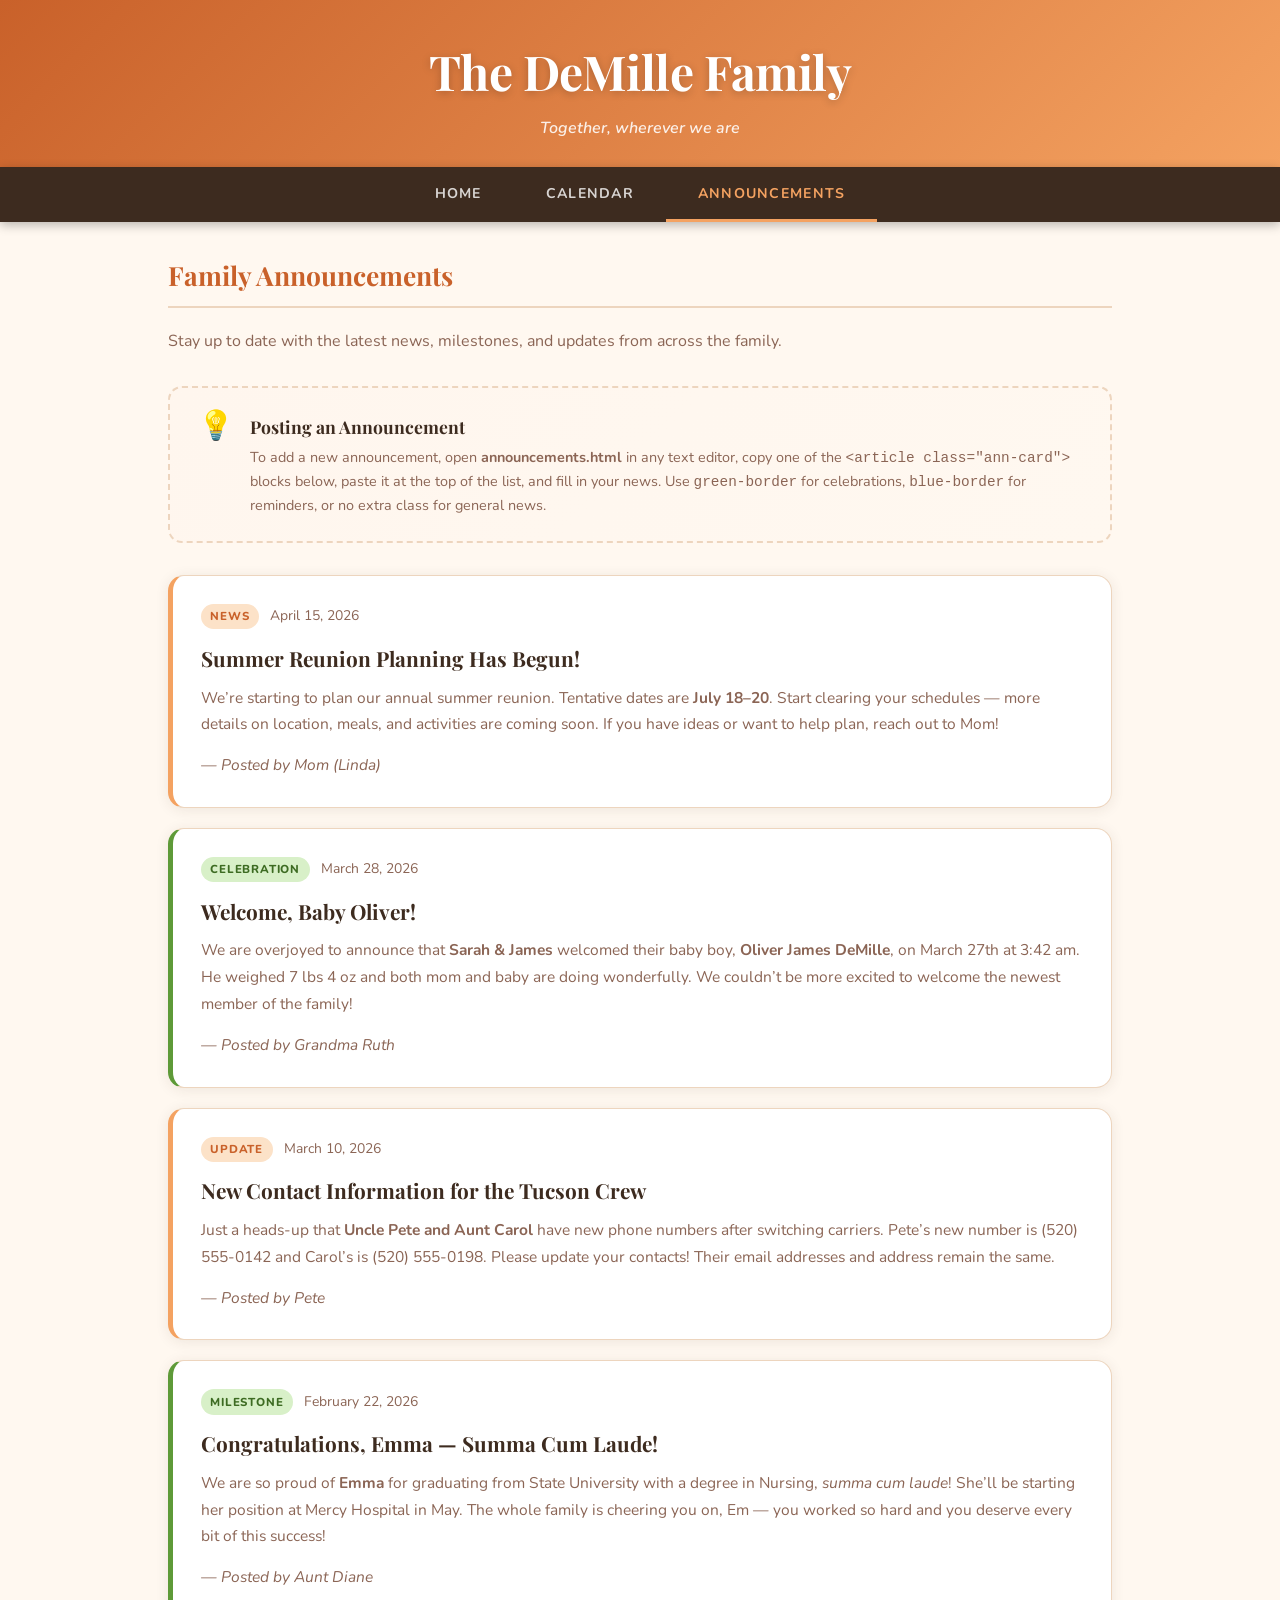
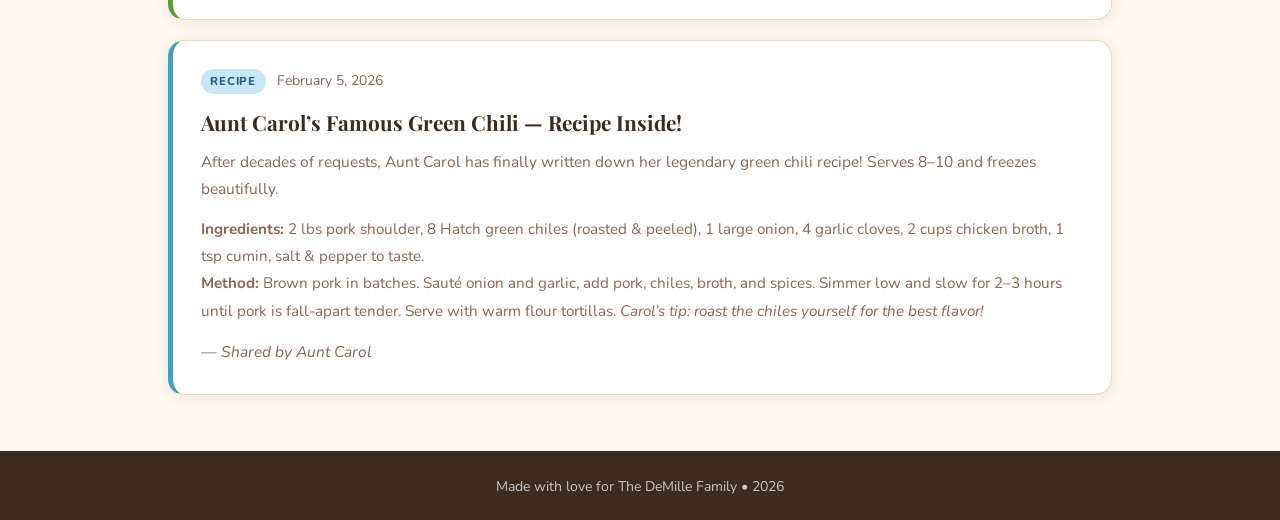
==== announcements.html @ a716681f "Initial commit" ====
<!DOCTYPE html>
<html lang="en">
<head>
  <meta charset="UTF-8">
  <meta name="viewport" content="width=device-width, initial-scale=1.0">
  <title>Announcements &mdash; The DeMille Family</title>
  <link rel="preconnect" href="https://fonts.googleapis.com">
  <link rel="preconnect" href="https://fonts.gstatic.com" crossorigin>
  <link href="https://fonts.googleapis.com/css2?family=Playfair+Display:ital,wght@0,400;0,700;1,400&family=Nunito:wght@400;600;700;800&display=swap" rel="stylesheet">
  <link rel="stylesheet" href="styles.css">
</head>
<body>

  <header>
    <h1>The DeMille Family</h1>
    <p class="tagline">Together, wherever we are</p>
  </header>

  <nav>
    <a href="index.html">Home</a>
    <a href="calendar.html">Calendar</a>
    <a href="announcements.html" class="active">Announcements</a>
  </nav>

  <main>

    <h2 class="section-title">Family Announcements</h2>
    <p class="ann-intro">Stay up to date with the latest news, milestones, and updates from across the family.</p>

    <!-- How to post tip -->
    <div class="tip-box">
      <div class="tip-box-icon" aria-hidden="true">&#128161;</div>
      <div>
        <h3>Posting an Announcement</h3>
        <p>
          To add a new announcement, open <strong>announcements.html</strong> in any text editor,
          copy one of the <code>&lt;article class="ann-card"&gt;</code> blocks below, paste it
          at the top of the list, and fill in your news. Use <code>green-border</code> for
          celebrations, <code>blue-border</code> for reminders, or no extra class for
          general news.
        </p>
      </div>
    </div>

    <!-- Announcement cards – newest first -->
    <div class="ann-cards">

      <!-- 1 -->
      <article class="ann-card">
        <div class="ann-meta">
          <span class="ann-tag">News</span>
          <span class="ann-date">April 15, 2026</span>
        </div>
        <h3>Summer Reunion Planning Has Begun!</h3>
        <p>
          We&rsquo;re starting to plan our annual summer reunion. Tentative dates are
          <strong>July 18&ndash;20</strong>. Start clearing your schedules &mdash; more
          details on location, meals, and activities are coming soon. If you have ideas
          or want to help plan, reach out to Mom!
        </p>
        <p class="ann-author">&mdash; Posted by Mom (Linda)</p>
      </article>

      <!-- 2 -->
      <article class="ann-card green-border">
        <div class="ann-meta">
          <span class="ann-tag green">Celebration</span>
          <span class="ann-date">March 28, 2026</span>
        </div>
        <h3>Welcome, Baby Oliver!</h3>
        <p>
          We are overjoyed to announce that <strong>Sarah &amp; James</strong> welcomed
          their baby boy, <strong>Oliver James DeMille</strong>, on March 27th at 3:42 am.
          He weighed 7 lbs 4 oz and both mom and baby are doing wonderfully. We couldn&rsquo;t
          be more excited to welcome the newest member of the family!
        </p>
        <p class="ann-author">&mdash; Posted by Grandma Ruth</p>
      </article>

      <!-- 3 -->
      <article class="ann-card">
        <div class="ann-meta">
          <span class="ann-tag">Update</span>
          <span class="ann-date">March 10, 2026</span>
        </div>
        <h3>New Contact Information for the Tucson Crew</h3>
        <p>
          Just a heads-up that <strong>Uncle Pete and Aunt Carol</strong> have new phone
          numbers after switching carriers. Pete&rsquo;s new number is (520) 555-0142
          and Carol&rsquo;s is (520) 555-0198. Please update your contacts! Their email
          addresses and address remain the same.
        </p>
        <p class="ann-author">&mdash; Posted by Pete</p>
      </article>

      <!-- 4 -->
      <article class="ann-card green-border">
        <div class="ann-meta">
          <span class="ann-tag green">Milestone</span>
          <span class="ann-date">February 22, 2026</span>
        </div>
        <h3>Congratulations, Emma &mdash; Summa Cum Laude!</h3>
        <p>
          We are so proud of <strong>Emma</strong> for graduating from State University
          with a degree in Nursing, <em>summa cum laude</em>! She&rsquo;ll be starting
          her position at Mercy Hospital in May. The whole family is cheering you on,
          Em &mdash; you worked so hard and you deserve every bit of this success!
        </p>
        <p class="ann-author">&mdash; Posted by Aunt Diane</p>
      </article>

      <!-- 5 -->
      <article class="ann-card blue-border">
        <div class="ann-meta">
          <span class="ann-tag blue">Recipe</span>
          <span class="ann-date">February 5, 2026</span>
        </div>
        <h3>Aunt Carol&rsquo;s Famous Green Chili &mdash; Recipe Inside!</h3>
        <p>
          After decades of requests, Aunt Carol has finally written down her legendary
          green chili recipe! Serves 8&ndash;10 and freezes beautifully.
        </p>
        <p style="margin-top:0.8rem; color:var(--brown-light); font-size:0.95rem; line-height:1.8;">
          <strong>Ingredients:</strong> 2 lbs pork shoulder, 8 Hatch green chiles (roasted &amp; peeled),
          1 large onion, 4 garlic cloves, 2 cups chicken broth, 1 tsp cumin,
          salt &amp; pepper to taste.<br>
          <strong>Method:</strong> Brown pork in batches. Saut&eacute; onion and garlic,
          add pork, chiles, broth, and spices. Simmer low and slow for 2&ndash;3 hours
          until pork is fall-apart tender. Serve with warm flour tortillas.
          <em>Carol&rsquo;s tip: roast the chiles yourself for the best flavor!</em>
        </p>
        <p class="ann-author">&mdash; Shared by Aunt Carol</p>
      </article>

    </div>

  </main>

  <footer>
    <p>Made with love for The DeMille Family &bull; 2026</p>
  </footer>

</body>
</html>
---- styles.css ----
@import url('https://fonts.googleapis.com/css2?family=Playfair+Display:ital,wght@0,400;0,700;1,400&family=Nunito:wght@400;600;700;800&display=swap');

*, *::before, *::after {
  box-sizing: border-box;
  margin: 0;
  padding: 0;
}

:root {
  --cream:        #FFF8F0;
  --cream-dark:   #F7EEE4;
  --orange:       #C9612A;
  --orange-mid:   #D97540;
  --orange-light: #F4A261;
  --peach:        #FCE2C8;
  --green:        #3D6B22;
  --green-light:  #5E9A38;
  --blue:         #2A5F80;
  --blue-light:   #4A9DC0;
  --brown:        #3D2B1F;
  --brown-mid:    #5A3B2A;
  --brown-light:  #8B6555;
  --white:        #FFFFFF;
  --border:       #EDD5BE;
  --shadow:       rgba(61, 43, 31, 0.09);
}

html { font-size: 16px; scroll-behavior: smooth; }

body {
  font-family: 'Nunito', sans-serif;
  background-color: var(--cream);
  color: var(--brown);
  line-height: 1.65;
  min-height: 100vh;
  display: flex;
  flex-direction: column;
}

/* ── HEADER ─────────────────────────────────────────── */
header {
  background: linear-gradient(135deg, var(--orange) 0%, var(--orange-light) 100%);
  padding: 2rem 1.25rem 1.6rem;
  text-align: center;
}

header h1 {
  font-family: 'Playfair Display', serif;
  font-size: clamp(1.9rem, 6vw, 3rem);
  color: #fff;
  text-shadow: 0 2px 8px rgba(0,0,0,0.22);
  letter-spacing: -0.01em;
  margin-bottom: 0.25rem;
}

.tagline {
  color: rgba(255,255,255,0.88);
  font-size: 1rem;
  font-style: italic;
  font-weight: 600;
}

/* ── NAV ─────────────────────────────────────────────── */
nav {
  background: var(--brown);
  display: flex;
  justify-content: center;
  flex-wrap: wrap;
  position: sticky;
  top: 0;
  z-index: 200;
  box-shadow: 0 3px 10px rgba(0,0,0,0.28);
}

nav a {
  color: rgba(255,255,255,0.8);
  text-decoration: none;
  padding: 0.9rem 2rem;
  font-weight: 700;
  font-size: 0.88rem;
  letter-spacing: 0.09em;
  text-transform: uppercase;
  border-bottom: 3px solid transparent;
  transition: background 0.18s, color 0.18s, border-color 0.18s;
}

nav a:hover      { background: rgba(255,255,255,0.08); color: #fff; }
nav a.active     { color: var(--orange-light); border-bottom-color: var(--orange-light); }

/* ── LAYOUT ──────────────────────────────────────────── */
main {
  max-width: 980px;
  margin: 0 auto;
  padding: 2rem 1.1rem 3.5rem;
  flex: 1;
  width: 100%;
}

main section { margin-bottom: 2.5rem; }

/* ── FOOTER ──────────────────────────────────────────── */
footer {
  background: var(--brown);
  color: rgba(255,255,255,0.72);
  text-align: center;
  padding: 1.5rem 1rem;
  font-size: 0.88rem;
}

/* ── SHARED COMPONENTS ───────────────────────────────── */
.section-title {
  font-family: 'Playfair Display', serif;
  font-size: 1.65rem;
  color: var(--orange);
  margin-bottom: 1.25rem;
  padding-bottom: 0.5rem;
  border-bottom: 2px solid var(--border);
}

.card {
  background: var(--white);
  border-radius: 16px;
  padding: 1.75rem;
  box-shadow: 0 2px 18px var(--shadow);
  border: 1px solid var(--border);
}

.btn-link {
  display: inline-block;
  margin-top: 1rem;
  color: var(--orange);
  font-weight: 700;
  font-size: 0.95rem;
  text-decoration: none;
  transition: color 0.18s;
}
.btn-link:hover { color: var(--orange-mid); text-decoration: underline; }

.ann-meta {
  display: flex;
  align-items: center;
  gap: 0.7rem;
  margin-bottom: 0.7rem;
  flex-wrap: wrap;
}

.ann-tag {
  background: var(--peach);
  color: var(--orange);
  font-size: 0.72rem;
  font-weight: 800;
  text-transform: uppercase;
  letter-spacing: 0.07em;
  padding: 0.2rem 0.6rem;
  border-radius: 20px;
}
.ann-tag.green  { background: #D8F0C8; color: var(--green); }
.ann-tag.blue   { background: #C8E8F8; color: var(--blue);  }

.ann-date {
  color: var(--brown-light);
  font-size: 0.87rem;
}

/* ── HOME PAGE ───────────────────────────────────────── */
.welcome-section { margin-bottom: 2rem; }

.welcome-card {
  text-align: center;
  padding: 2.5rem 2rem;
  background: linear-gradient(135deg, #fff 0%, #fff6ee 100%);
}

.welcome-emblem {
  width: 80px;
  height: 80px;
  background: linear-gradient(135deg, var(--orange-light), var(--orange));
  border-radius: 50%;
  display: flex;
  align-items: center;
  justify-content: center;
  margin: 0 auto 1.25rem;
  font-size: 2.2rem;
  box-shadow: 0 4px 16px rgba(201, 97, 42, 0.3);
}

.welcome-card h2 {
  font-family: 'Playfair Display', serif;
  font-size: 2rem;
  color: var(--brown);
  margin-bottom: 0.9rem;
}

.welcome-card p {
  color: var(--brown-light);
  font-size: 1.04rem;
  max-width: 580px;
  margin: 0 auto;
  line-height: 1.75;
}

.quick-links {
  display: grid;
  grid-template-columns: 1fr 1fr;
  gap: 1rem;
  margin-bottom: 2.5rem;
}

.quick-link-card {
  background: var(--white);
  border-radius: 16px;
  padding: 1.75rem 1.25rem;
  text-decoration: none;
  color: var(--brown);
  border: 1px solid var(--border);
  box-shadow: 0 2px 14px var(--shadow);
  display: flex;
  flex-direction: column;
  align-items: center;
  text-align: center;
  gap: 0.45rem;
  transition: transform 0.2s, box-shadow 0.2s, border-color 0.2s;
}
.quick-link-card:hover {
  transform: translateY(-4px);
  box-shadow: 0 8px 28px var(--shadow);
  border-color: var(--orange-light);
}
.ql-icon  { font-size: 2.5rem; line-height: 1; }
.quick-link-card h3 {
  font-family: 'Playfair Display', serif;
  font-size: 1.15rem;
  color: var(--orange);
}
.quick-link-card p {
  font-size: 0.88rem;
  color: var(--brown-light);
}

.announcement-preview h3 {
  font-family: 'Playfair Display', serif;
  font-size: 1.3rem;
  color: var(--brown);
  margin-bottom: 0.5rem;
}
.announcement-preview p { color: var(--brown-light); }

.read-more {
  display: inline-block;
  margin-top: 0.8rem;
  color: var(--orange);
  font-weight: 700;
  text-decoration: none;
}
.read-more:hover { text-decoration: underline; }

.events-list { display: flex; flex-direction: column; gap: 0.75rem; }

.event-item {
  background: var(--white);
  border-radius: 12px;
  padding: 1rem 1.25rem;
  display: flex;
  align-items: center;
  gap: 1.1rem;
  border: 1px solid var(--border);
  box-shadow: 0 1px 8px var(--shadow);
}

.event-date {
  background: var(--orange);
  color: #fff;
  border-radius: 10px;
  padding: 0.45rem 0.7rem;
  text-align: center;
  min-width: 54px;
  flex-shrink: 0;
}
.event-day   { display: block; font-size: 1.45rem; font-weight: 800; line-height: 1; }
.event-month { display: block; font-size: 0.62rem; font-weight: 700; letter-spacing: 0.09em; opacity: 0.87; }

.event-info { display: flex; flex-direction: column; gap: 0.2rem; }
.event-info strong { font-size: 0.98rem; color: var(--brown); }
.event-info span   { font-size: 0.87rem; color: var(--brown-light); }

/* ── CALENDAR PAGE ───────────────────────────────────── */
.cal-page-title {
  font-family: 'Playfair Display', serif;
  font-size: 1.85rem;
  color: var(--brown);
  margin-bottom: 1.5rem;
  text-align: center;
}

.cal-month-label {
  display: inline-block;
  background: var(--orange);
  color: #fff;
  font-size: 0.75rem;
  font-weight: 800;
  text-transform: uppercase;
  letter-spacing: 0.1em;
  padding: 0.25rem 0.8rem;
  border-radius: 20px;
  margin-bottom: 0.75rem;
}

.calendar-table {
  width: 100%;
  border-collapse: collapse;
  background: var(--white);
  border-radius: 16px;
  overflow: hidden;
  box-shadow: 0 2px 18px var(--shadow);
  border: 1px solid var(--border);
  table-layout: fixed;
}

.calendar-table thead th {
  background: var(--brown);
  color: rgba(255,255,255,0.88);
  padding: 0.7rem 0.4rem;
  text-align: center;
  font-size: 0.8rem;
  font-weight: 700;
  letter-spacing: 0.06em;
  text-transform: uppercase;
}

.calendar-table tbody td {
  padding: 0.45rem 0.4rem;
  vertical-align: top;
  border: 1px solid var(--border);
  height: 90px;
}

.cal-day-empty { background: var(--cream-dark); }
.today-cell    { background: #FFF3E8; }

.cal-num {
  font-weight: 700;
  font-size: 0.92rem;
  color: var(--brown-mid);
  display: block;
  margin-bottom: 0.3rem;
}

.cal-num.today-num {
  background: var(--orange);
  color: #fff;
  border-radius: 50%;
  width: 26px;
  height: 26px;
  display: inline-flex;
  align-items: center;
  justify-content: center;
  font-size: 0.85rem;
}

.cal-event {
  display: block;
  font-size: 0.7rem;
  font-weight: 700;
  line-height: 1.3;
  padding: 0.15rem 0.35rem;
  border-radius: 4px;
  margin-bottom: 0.2rem;
  border-left: 3px solid;
  overflow: hidden;
  white-space: nowrap;
  text-overflow: ellipsis;
}
.cal-event.orange { background: var(--peach);   color: var(--orange); border-color: var(--orange-light); }
.cal-event.green  { background: #D8F0C8; color: var(--green);  border-color: var(--green-light); }
.cal-event.blue   { background: #C8E8F8; color: var(--blue);   border-color: var(--blue-light);  }

/* Day-name long vs short */
.day-short { display: none; }

.cal-legend {
  display: flex;
  gap: 1.25rem;
  margin-top: 1rem;
  flex-wrap: wrap;
}
.legend-item { display: flex; align-items: center; gap: 0.4rem; font-size: 0.85rem; color: var(--brown-light); }
.legend-swatch {
  width: 14px; height: 14px; border-radius: 3px; border-left: 3px solid;
}
.legend-swatch.orange { background: var(--peach);   border-color: var(--orange-light); }
.legend-swatch.green  { background: #D8F0C8; border-color: var(--green-light); }
.legend-swatch.blue   { background: #C8E8F8; border-color: var(--blue-light);  }

/* ── ANNOUNCEMENTS PAGE ──────────────────────────────── */
.ann-intro {
  color: var(--brown-light);
  margin-bottom: 2rem;
  font-size: 1rem;
}

.ann-cards { display: flex; flex-direction: column; gap: 1.25rem; }

.ann-card {
  background: var(--white);
  border-radius: 16px;
  padding: 1.75rem;
  border: 1px solid var(--border);
  box-shadow: 0 2px 14px var(--shadow);
  border-left: 5px solid var(--orange-light);
}
.ann-card.green-border { border-left-color: var(--green-light); }
.ann-card.blue-border  { border-left-color: var(--blue-light);  }

.ann-card h3 {
  font-family: 'Playfair Display', serif;
  font-size: 1.3rem;
  color: var(--brown);
  margin-bottom: 0.6rem;
}
.ann-card p { color: var(--brown-light); line-height: 1.72; font-size: 0.97rem; }

.ann-author {
  margin-top: 0.9rem;
  font-size: 0.85rem;
  color: var(--brown-light);
  font-style: italic;
}

.tip-box {
  background: linear-gradient(135deg, #fff6ee, var(--cream));
  border: 2px dashed var(--border);
  border-radius: 14px;
  padding: 1.5rem 1.75rem;
  margin-bottom: 2rem;
  display: flex;
  align-items: flex-start;
  gap: 1rem;
}
.tip-box-icon { font-size: 1.8rem; flex-shrink: 0; line-height: 1; }
.tip-box h3   { font-family: 'Playfair Display', serif; color: var(--brown); margin-bottom: 0.3rem; font-size: 1.1rem; }
.tip-box p    { color: var(--brown-light); font-size: 0.9rem; line-height: 1.6; }

/* ── RESPONSIVE ──────────────────────────────────────── */
@media (max-width: 640px) {
  nav a { padding: 0.8rem 1.1rem; font-size: 0.8rem; }

  .quick-links { grid-template-columns: 1fr; }

  .welcome-card { padding: 1.75rem 1.25rem; }
  .welcome-card h2 { font-size: 1.6rem; }

  .section-title { font-size: 1.4rem; }

  /* Calendar mobile */
  .day-long  { display: none; }
  .day-short { display: inline; }

  .calendar-table tbody td { height: 70px; padding: 0.3rem 0.25rem; }
  .cal-num { font-size: 0.8rem; }
  .cal-event { font-size: 0.63rem; padding: 0.1rem 0.25rem; }
}

@media (max-width: 400px) {
  .cal-event { display: none; }
  .calendar-table tbody td { height: 52px; }
}
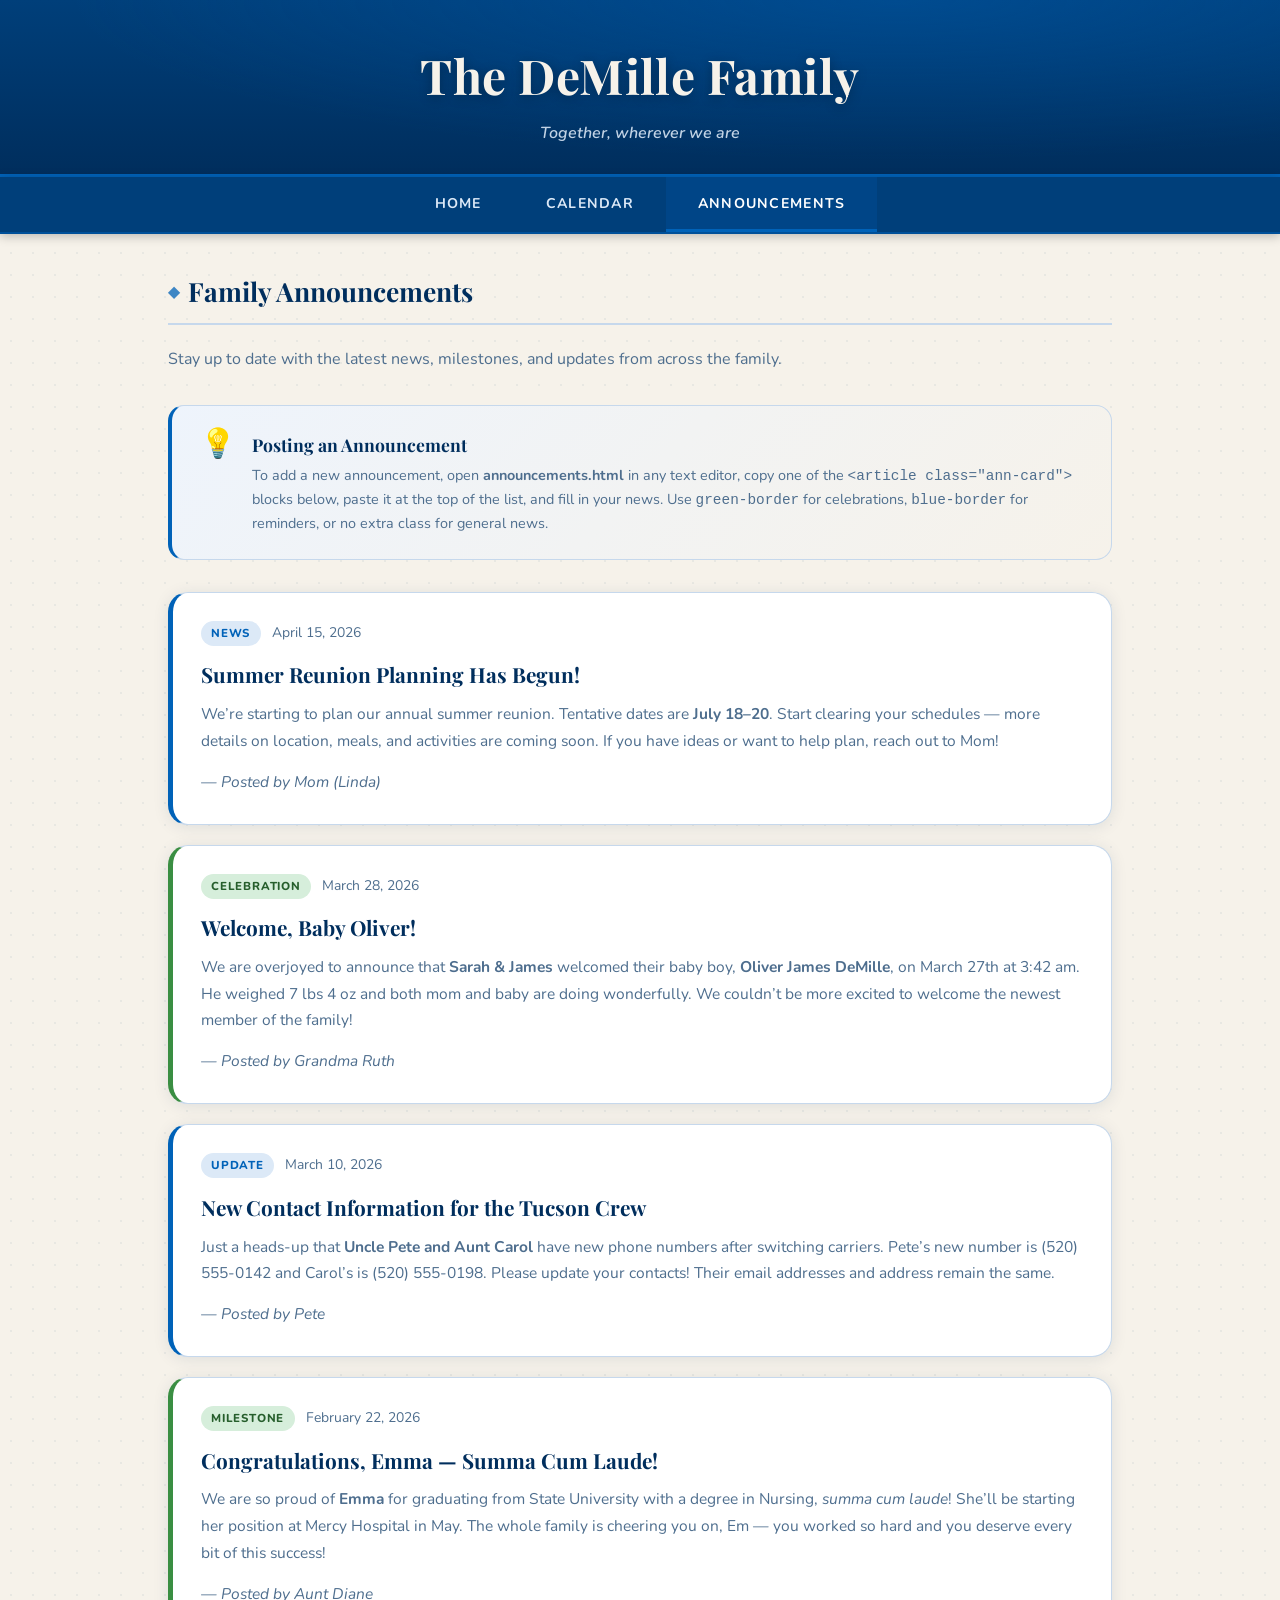
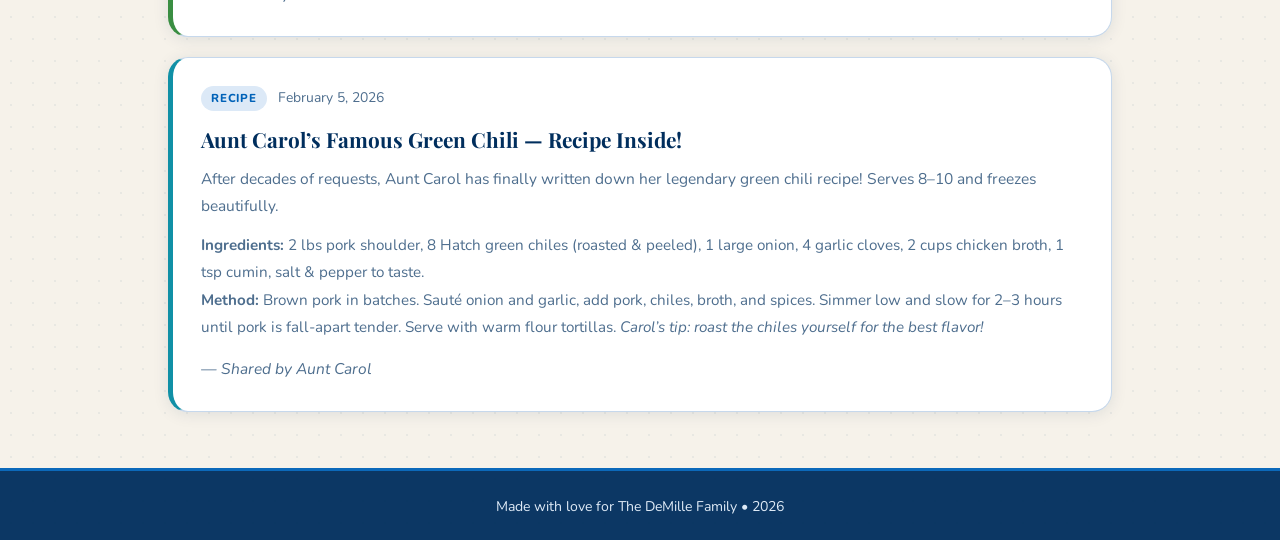
==== commit f845be58: "Initial DeMille Family Site" ====
--- a/announcements.html
+++ b/announcements.html
@@ -120,7 +120,7 @@
           After decades of requests, Aunt Carol has finally written down her legendary
           green chili recipe! Serves 8&ndash;10 and freezes beautifully.
         </p>
-        <p style="margin-top:0.8rem; color:var(--brown-light); font-size:0.95rem; line-height:1.8;">
+        <p style="margin-top:0.8rem; color:var(--text-muted); font-size:0.95rem; line-height:1.8;">
           <strong>Ingredients:</strong> 2 lbs pork shoulder, 8 Hatch green chiles (roasted &amp; peeled),
           1 large onion, 4 garlic cloves, 2 cups chicken broth, 1 tsp cumin,
           salt &amp; pepper to taste.<br>
--- a/styles.css
+++ b/styles.css
@@ -7,30 +7,50 @@
 }
 
 :root {
-  --cream:        #FFF8F0;
-  --cream-dark:   #F7EEE4;
-  --orange:       #C9612A;
-  --orange-mid:   #D97540;
-  --orange-light: #F4A261;
-  --peach:        #FCE2C8;
-  --green:        #3D6B22;
-  --green-light:  #5E9A38;
-  --blue:         #2A5F80;
-  --blue-light:   #4A9DC0;
-  --brown:        #3D2B1F;
-  --brown-mid:    #5A3B2A;
-  --brown-light:  #8B6555;
-  --white:        #FFFFFF;
-  --border:       #EDD5BE;
-  --shadow:       rgba(61, 43, 31, 0.09);
+  /* ── Surfaces ── */
+  --cream:         #F6F2EA;
+  --cream-dark:    #EDE6D8;
+  --white:         #FFFFFF;
+
+  /* ── BYU Blues ── */
+  --navy:          #002E5D;
+  --navy-mid:      #003F7A;
+  --royal:         #0062B8;
+  --royal-hover:   #0074D9;
+  --blue-tint:     #DCE9F7;
+  --blue-border:   #AECCE8;
+
+  /* ── Text ── */
+  --text-dark:     #001E3C;
+  --text-body:     #1E3A58;
+  --text-muted:    #4E6E8E;
+
+  /* ── Borders & shadow ── */
+  --border:        #C6D8EC;
+  --shadow:        rgba(0, 46, 93, 0.10);
+  --shadow-lg:     rgba(0, 46, 93, 0.16);
+
+  /* ── Calendar event categories ── */
+  --green:         #265E2C;
+  --green-light:   #3A8E42;
+  --green-tint:    #D6EEDB;
+  --teal:          #0A6B7C;
+  --teal-light:    #1090A6;
+  --teal-tint:     #D0EEF4;
+
+  /* ── Black accent (sparingly) ── */
+  --accent:        #0A1628;
 }
 
 html { font-size: 16px; scroll-behavior: smooth; }
 
+/* Subtle dot-grid linen texture for cottage feel */
 body {
   font-family: 'Nunito', sans-serif;
   background-color: var(--cream);
-  color: var(--brown);
+  background-image: radial-gradient(circle, rgba(0,46,93,0.055) 1px, transparent 1px);
+  background-size: 22px 22px;
+  color: var(--text-body);
   line-height: 1.65;
   min-height: 100vh;
   display: flex;
@@ -39,41 +59,47 @@
 
 /* ── HEADER ─────────────────────────────────────────── */
 header {
-  background: linear-gradient(135deg, var(--orange) 0%, var(--orange-light) 100%);
-  padding: 2rem 1.25rem 1.6rem;
-  text-align: center;
+  background-color: var(--navy);
+  background-image:
+    radial-gradient(ellipse at 70% 0%, rgba(0,98,184,0.35) 0%, transparent 65%),
+    linear-gradient(180deg, var(--navy-mid) 0%, var(--navy) 100%);
+  padding: 2.25rem 1.25rem 1.75rem;
+  text-align: center;
+  border-bottom: 3px solid var(--royal);
 }
 
 header h1 {
   font-family: 'Playfair Display', serif;
   font-size: clamp(1.9rem, 6vw, 3rem);
-  color: #fff;
-  text-shadow: 0 2px 8px rgba(0,0,0,0.22);
-  letter-spacing: -0.01em;
-  margin-bottom: 0.25rem;
+  color: var(--cream);
+  letter-spacing: 0.01em;
+  text-shadow: 0 2px 12px rgba(0,0,0,0.30);
+  margin-bottom: 0.3rem;
 }
 
 .tagline {
-  color: rgba(255,255,255,0.88);
+  color: var(--blue-tint);
   font-size: 1rem;
   font-style: italic;
   font-weight: 600;
+  opacity: 0.88;
 }
 
 /* ── NAV ─────────────────────────────────────────────── */
 nav {
-  background: var(--brown);
+  background: var(--navy-mid);
   display: flex;
   justify-content: center;
   flex-wrap: wrap;
   position: sticky;
   top: 0;
   z-index: 200;
-  box-shadow: 0 3px 10px rgba(0,0,0,0.28);
+  box-shadow: 0 2px 10px rgba(0,0,0,0.25);
+  border-bottom: 2px solid rgba(0,98,184,0.5);
 }
 
 nav a {
-  color: rgba(255,255,255,0.8);
+  color: var(--blue-tint);
   text-decoration: none;
   padding: 0.9rem 2rem;
   font-weight: 700;
@@ -83,15 +109,14 @@
   border-bottom: 3px solid transparent;
   transition: background 0.18s, color 0.18s, border-color 0.18s;
 }
-
-nav a:hover      { background: rgba(255,255,255,0.08); color: #fff; }
-nav a.active     { color: var(--orange-light); border-bottom-color: var(--orange-light); }
+nav a:hover      { background: rgba(0,98,184,0.25); color: #fff; }
+nav a.active     { color: #fff; border-bottom-color: var(--royal); background: rgba(0,98,184,0.20); }
 
 /* ── LAYOUT ──────────────────────────────────────────── */
 main {
   max-width: 980px;
   margin: 0 auto;
-  padding: 2rem 1.1rem 3.5rem;
+  padding: 2.25rem 1.1rem 3.5rem;
   flex: 1;
   width: 100%;
 }
@@ -100,42 +125,58 @@
 
 /* ── FOOTER ──────────────────────────────────────────── */
 footer {
-  background: var(--brown);
-  color: rgba(255,255,255,0.72);
+  background: var(--navy);
+  border-top: 3px solid var(--royal);
+  color: var(--blue-tint);
   text-align: center;
   padding: 1.5rem 1rem;
   font-size: 0.88rem;
+  opacity: 0.95;
 }
 
 /* ── SHARED COMPONENTS ───────────────────────────────── */
+
 .section-title {
   font-family: 'Playfair Display', serif;
   font-size: 1.65rem;
-  color: var(--orange);
-  margin-bottom: 1.25rem;
-  padding-bottom: 0.5rem;
+  color: var(--navy);
+  margin-bottom: 1.35rem;
+  padding-bottom: 0.55rem;
   border-bottom: 2px solid var(--border);
+  display: flex;
+  align-items: center;
+  gap: 0.5rem;
+}
+
+/* Decorative diamond — cottage touch */
+.section-title::before {
+  content: '◆';
+  font-size: 0.55em;
+  color: var(--royal);
+  flex-shrink: 0;
+  opacity: 0.75;
 }
 
 .card {
   background: var(--white);
-  border-radius: 16px;
+  border-radius: 20px;
   padding: 1.75rem;
-  box-shadow: 0 2px 18px var(--shadow);
+  box-shadow: 0 2px 20px var(--shadow);
   border: 1px solid var(--border);
 }
 
 .btn-link {
   display: inline-block;
   margin-top: 1rem;
-  color: var(--orange);
+  color: var(--royal);
   font-weight: 700;
   font-size: 0.95rem;
   text-decoration: none;
   transition: color 0.18s;
 }
-.btn-link:hover { color: var(--orange-mid); text-decoration: underline; }
-
+.btn-link:hover { color: var(--royal-hover); text-decoration: underline; }
+
+/* Tags */
 .ann-meta {
   display: flex;
   align-items: center;
@@ -145,20 +186,20 @@
 }
 
 .ann-tag {
-  background: var(--peach);
-  color: var(--orange);
+  background: var(--blue-tint);
+  color: var(--royal);
   font-size: 0.72rem;
   font-weight: 800;
   text-transform: uppercase;
   letter-spacing: 0.07em;
-  padding: 0.2rem 0.6rem;
-  border-radius: 20px;
-}
-.ann-tag.green  { background: #D8F0C8; color: var(--green); }
-.ann-tag.blue   { background: #C8E8F8; color: var(--blue);  }
+  padding: 0.2rem 0.65rem;
+  border-radius: 20px;
+}
+.ann-tag.green { background: var(--green-tint); color: var(--green); }
+.ann-tag.teal  { background: var(--teal-tint);  color: var(--teal);  }
 
 .ann-date {
-  color: var(--brown-light);
+  color: var(--text-muted);
   font-size: 0.87rem;
 }
 
@@ -167,38 +208,40 @@
 
 .welcome-card {
   text-align: center;
-  padding: 2.5rem 2rem;
-  background: linear-gradient(135deg, #fff 0%, #fff6ee 100%);
+  padding: 2.75rem 2rem;
+  background: linear-gradient(160deg, #fff 0%, #EEF4FC 100%);
+  border-top: 4px solid var(--royal);
 }
 
 .welcome-emblem {
-  width: 80px;
-  height: 80px;
-  background: linear-gradient(135deg, var(--orange-light), var(--orange));
+  width: 82px;
+  height: 82px;
+  background: linear-gradient(135deg, var(--royal), var(--navy));
   border-radius: 50%;
   display: flex;
   align-items: center;
   justify-content: center;
-  margin: 0 auto 1.25rem;
+  margin: 0 auto 1.35rem;
   font-size: 2.2rem;
-  box-shadow: 0 4px 16px rgba(201, 97, 42, 0.3);
+  box-shadow: 0 6px 20px rgba(0,98,184,0.30);
 }
 
 .welcome-card h2 {
   font-family: 'Playfair Display', serif;
   font-size: 2rem;
-  color: var(--brown);
+  color: var(--navy);
   margin-bottom: 0.9rem;
 }
 
 .welcome-card p {
-  color: var(--brown-light);
+  color: var(--text-muted);
   font-size: 1.04rem;
   max-width: 580px;
   margin: 0 auto;
   line-height: 1.75;
 }
 
+/* Quick-link cards */
 .quick-links {
   display: grid;
   grid-template-columns: 1fr 1fr;
@@ -208,99 +251,105 @@
 
 .quick-link-card {
   background: var(--white);
-  border-radius: 16px;
+  border-radius: 20px;
   padding: 1.75rem 1.25rem;
   text-decoration: none;
-  color: var(--brown);
-  border: 1px solid var(--border);
-  box-shadow: 0 2px 14px var(--shadow);
+  color: var(--text-body);
+  border: 1px solid var(--border);
+  border-top: 4px solid var(--royal);
+  box-shadow: 0 2px 16px var(--shadow);
   display: flex;
   flex-direction: column;
   align-items: center;
   text-align: center;
   gap: 0.45rem;
-  transition: transform 0.2s, box-shadow 0.2s, border-color 0.2s;
+  transition: transform 0.2s, box-shadow 0.2s, border-top-color 0.2s;
 }
 .quick-link-card:hover {
   transform: translateY(-4px);
-  box-shadow: 0 8px 28px var(--shadow);
-  border-color: var(--orange-light);
-}
-.ql-icon  { font-size: 2.5rem; line-height: 1; }
+  box-shadow: 0 8px 30px var(--shadow-lg);
+  border-top-color: var(--navy);
+}
+
+.ql-icon  { font-size: 2.4rem; line-height: 1; }
+
 .quick-link-card h3 {
   font-family: 'Playfair Display', serif;
   font-size: 1.15rem;
-  color: var(--orange);
-}
+  color: var(--navy);
+}
+
 .quick-link-card p {
   font-size: 0.88rem;
-  color: var(--brown-light);
-}
-
+  color: var(--text-muted);
+}
+
+/* Announcement preview */
 .announcement-preview h3 {
   font-family: 'Playfair Display', serif;
   font-size: 1.3rem;
-  color: var(--brown);
+  color: var(--navy);
   margin-bottom: 0.5rem;
 }
-.announcement-preview p { color: var(--brown-light); }
+.announcement-preview p { color: var(--text-muted); }
 
 .read-more {
   display: inline-block;
   margin-top: 0.8rem;
-  color: var(--orange);
+  color: var(--royal);
   font-weight: 700;
   text-decoration: none;
 }
 .read-more:hover { text-decoration: underline; }
 
+/* Upcoming events */
 .events-list { display: flex; flex-direction: column; gap: 0.75rem; }
 
 .event-item {
   background: var(--white);
+  border-radius: 14px;
+  padding: 1rem 1.25rem;
+  display: flex;
+  align-items: center;
+  gap: 1.1rem;
+  border: 1px solid var(--border);
+  box-shadow: 0 1px 8px var(--shadow);
+}
+
+.event-date {
+  background: var(--navy);
+  color: var(--cream);
   border-radius: 12px;
-  padding: 1rem 1.25rem;
-  display: flex;
-  align-items: center;
-  gap: 1.1rem;
-  border: 1px solid var(--border);
-  box-shadow: 0 1px 8px var(--shadow);
-}
-
-.event-date {
-  background: var(--orange);
-  color: #fff;
-  border-radius: 10px;
   padding: 0.45rem 0.7rem;
   text-align: center;
   min-width: 54px;
   flex-shrink: 0;
 }
 .event-day   { display: block; font-size: 1.45rem; font-weight: 800; line-height: 1; }
-.event-month { display: block; font-size: 0.62rem; font-weight: 700; letter-spacing: 0.09em; opacity: 0.87; }
+.event-month { display: block; font-size: 0.62rem; font-weight: 700; letter-spacing: 0.09em; opacity: 0.78; }
 
 .event-info { display: flex; flex-direction: column; gap: 0.2rem; }
-.event-info strong { font-size: 0.98rem; color: var(--brown); }
-.event-info span   { font-size: 0.87rem; color: var(--brown-light); }
+.event-info strong { font-size: 0.98rem; color: var(--text-dark); }
+.event-info span   { font-size: 0.87rem; color: var(--text-muted); }
 
 /* ── CALENDAR PAGE ───────────────────────────────────── */
 .cal-page-title {
   font-family: 'Playfair Display', serif;
   font-size: 1.85rem;
-  color: var(--brown);
-  margin-bottom: 1.5rem;
+  color: var(--navy);
+  margin-bottom: 1.25rem;
   text-align: center;
 }
 
 .cal-month-label {
   display: inline-block;
-  background: var(--orange);
+  background: var(--royal);
   color: #fff;
-  font-size: 0.75rem;
+  font-size: 0.72rem;
   font-weight: 800;
   text-transform: uppercase;
   letter-spacing: 0.1em;
-  padding: 0.25rem 0.8rem;
+  padding: 0.22rem 0.8rem;
   border-radius: 20px;
   margin-bottom: 0.75rem;
 }
@@ -309,17 +358,17 @@
   width: 100%;
   border-collapse: collapse;
   background: var(--white);
-  border-radius: 16px;
+  border-radius: 20px;
   overflow: hidden;
-  box-shadow: 0 2px 18px var(--shadow);
+  box-shadow: 0 2px 20px var(--shadow);
   border: 1px solid var(--border);
   table-layout: fixed;
 }
 
 .calendar-table thead th {
-  background: var(--brown);
-  color: rgba(255,255,255,0.88);
-  padding: 0.7rem 0.4rem;
+  background: var(--navy);
+  color: var(--blue-tint);
+  padding: 0.75rem 0.4rem;
   text-align: center;
   font-size: 0.8rem;
   font-weight: 700;
@@ -335,18 +384,18 @@
 }
 
 .cal-day-empty { background: var(--cream-dark); }
-.today-cell    { background: #FFF3E8; }
+.today-cell    { background: #EBF3FC; }
 
 .cal-num {
   font-weight: 700;
   font-size: 0.92rem;
-  color: var(--brown-mid);
+  color: var(--text-body);
   display: block;
   margin-bottom: 0.3rem;
 }
 
 .cal-num.today-num {
-  background: var(--orange);
+  background: var(--royal);
   color: #fff;
   border-radius: 50%;
   width: 26px;
@@ -370,30 +419,67 @@
   white-space: nowrap;
   text-overflow: ellipsis;
 }
-.cal-event.orange { background: var(--peach);   color: var(--orange); border-color: var(--orange-light); }
-.cal-event.green  { background: #D8F0C8; color: var(--green);  border-color: var(--green-light); }
-.cal-event.blue   { background: #C8E8F8; color: var(--blue);   border-color: var(--blue-light);  }
-
-/* Day-name long vs short */
+
+.cal-event.orange {
+  background: var(--blue-tint);
+  color: var(--royal);
+  border-color: var(--blue-border);
+}
+.cal-event.green {
+  background: var(--green-tint);
+  color: var(--green);
+  border-color: var(--green-light);
+}
+.cal-event.blue {
+  background: var(--teal-tint);
+  color: var(--teal);
+  border-color: var(--teal-light);
+}
+
+/* Day name responsiveness */
 .day-short { display: none; }
 
+/* Legend */
 .cal-legend {
   display: flex;
   gap: 1.25rem;
   margin-top: 1rem;
   flex-wrap: wrap;
 }
-.legend-item { display: flex; align-items: center; gap: 0.4rem; font-size: 0.85rem; color: var(--brown-light); }
+.legend-item {
+  display: flex;
+  align-items: center;
+  gap: 0.4rem;
+  font-size: 0.85rem;
+  color: var(--text-muted);
+}
 .legend-swatch {
   width: 14px; height: 14px; border-radius: 3px; border-left: 3px solid;
 }
-.legend-swatch.orange { background: var(--peach);   border-color: var(--orange-light); }
-.legend-swatch.green  { background: #D8F0C8; border-color: var(--green-light); }
-.legend-swatch.blue   { background: #C8E8F8; border-color: var(--blue-light);  }
+.legend-swatch.orange { background: var(--blue-tint);  border-color: var(--blue-border);  }
+.legend-swatch.green  { background: var(--green-tint); border-color: var(--green-light);  }
+.legend-swatch.blue   { background: var(--teal-tint);  border-color: var(--teal-light);   }
+
+/* ── GOOGLE CALENDAR EMBED ───────────────────────────── */
+.cal-embed-wrapper {
+  background: var(--white);
+  border-radius: 20px;
+  overflow: hidden;
+  box-shadow: 0 2px 20px var(--shadow);
+  border: 1px solid var(--border);
+  border-top: 4px solid var(--royal);
+}
+
+.cal-embed-wrapper iframe {
+  display: block;
+  width: 100%;
+  height: 640px;
+  border: none;
+}
 
 /* ── ANNOUNCEMENTS PAGE ──────────────────────────────── */
 .ann-intro {
-  color: var(--brown-light);
+  color: var(--text-muted);
   margin-bottom: 2rem;
   font-size: 1rem;
 }
@@ -402,34 +488,36 @@
 
 .ann-card {
   background: var(--white);
-  border-radius: 16px;
+  border-radius: 20px;
   padding: 1.75rem;
   border: 1px solid var(--border);
-  box-shadow: 0 2px 14px var(--shadow);
-  border-left: 5px solid var(--orange-light);
+  box-shadow: 0 2px 16px var(--shadow);
+  border-left: 5px solid var(--royal);
 }
 .ann-card.green-border { border-left-color: var(--green-light); }
-.ann-card.blue-border  { border-left-color: var(--blue-light);  }
+.ann-card.blue-border  { border-left-color: var(--teal-light);  }
 
 .ann-card h3 {
   font-family: 'Playfair Display', serif;
   font-size: 1.3rem;
-  color: var(--brown);
+  color: var(--navy);
   margin-bottom: 0.6rem;
 }
-.ann-card p { color: var(--brown-light); line-height: 1.72; font-size: 0.97rem; }
+.ann-card p { color: var(--text-muted); line-height: 1.72; font-size: 0.97rem; }
 
 .ann-author {
   margin-top: 0.9rem;
   font-size: 0.85rem;
-  color: var(--brown-light);
+  color: var(--text-muted);
   font-style: italic;
 }
 
+/* Tip/info box */
 .tip-box {
-  background: linear-gradient(135deg, #fff6ee, var(--cream));
-  border: 2px dashed var(--border);
-  border-radius: 14px;
+  background: linear-gradient(135deg, #EEF4FC, var(--cream));
+  border: 1px solid var(--border);
+  border-left: 4px solid var(--royal);
+  border-radius: 16px;
   padding: 1.5rem 1.75rem;
   margin-bottom: 2rem;
   display: flex;
@@ -437,8 +525,8 @@
   gap: 1rem;
 }
 .tip-box-icon { font-size: 1.8rem; flex-shrink: 0; line-height: 1; }
-.tip-box h3   { font-family: 'Playfair Display', serif; color: var(--brown); margin-bottom: 0.3rem; font-size: 1.1rem; }
-.tip-box p    { color: var(--brown-light); font-size: 0.9rem; line-height: 1.6; }
+.tip-box h3   { font-family: 'Playfair Display', serif; color: var(--navy); margin-bottom: 0.3rem; font-size: 1.1rem; }
+.tip-box p    { color: var(--text-muted); font-size: 0.9rem; line-height: 1.6; }
 
 /* ── RESPONSIVE ──────────────────────────────────────── */
 @media (max-width: 640px) {
@@ -451,7 +539,10 @@
 
   .section-title { font-size: 1.4rem; }
 
-  /* Calendar mobile */
+  /* Google Calendar embed */
+  .cal-embed-wrapper iframe { height: 480px; }
+
+  /* Static calendar */
   .day-long  { display: none; }
   .day-short { display: inline; }
 
